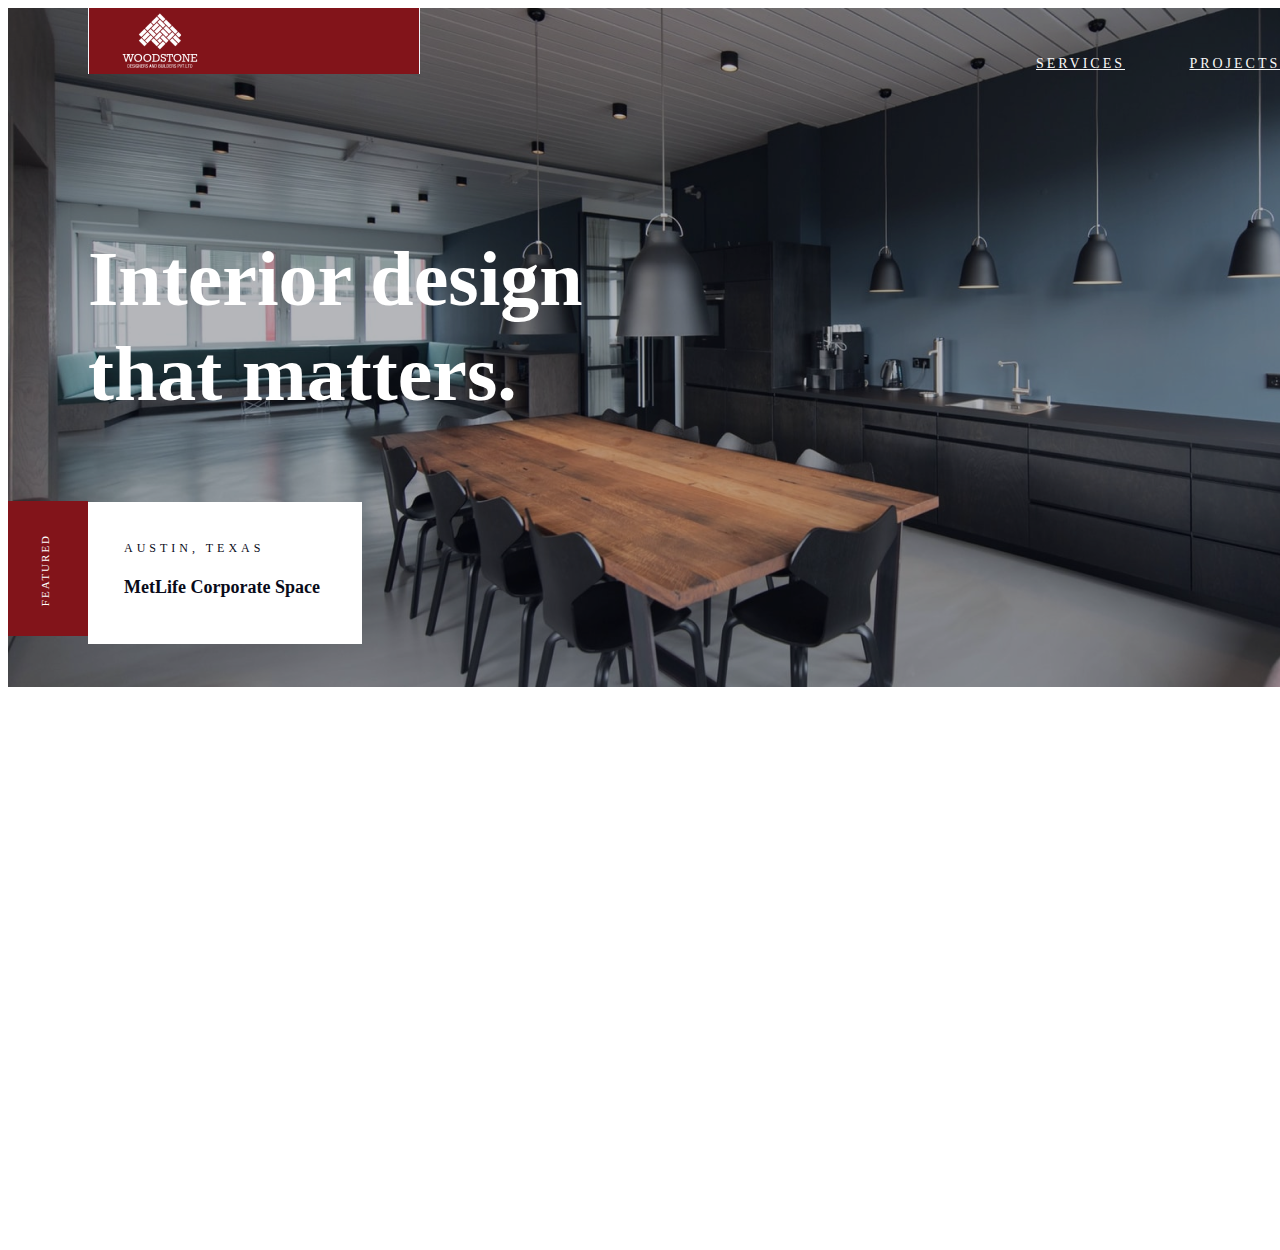
==== Design/design.html @ 2ab239e6 "first commit" ====
<!DOCTYPE html>
<html lang="en">

<head>
    <title>Construction</title>
    <link rel="stylesheet" type="text/css" href="design.css">
</head>

<body>
    <div class="main">
        <div class="img">
            <img class="pic" src="/assets/div.hero-background-image.png">
            <div class="img1">
                <div class="navbar">
                    <div class="navbar1">
                        <img src="/assets/logo 2 2.png">
                    </div>
                </div>
                <div class="nav">
                    <a style="color: #f8f8f8;" href="service">Services</a>
                    <a style="color: #f8f8f8;" href="projects">Projects</a>
                    <a style="color: #f8f8f8;" href="contact">Contact</a>
                </div>
                <div class="txt">
                    <p style="color: #f8f8f8;">INSIDE INNOVATION</p>
                </div>

            </div>
            <div class="arrow">
                <img src="/assets/arrow.png">
            </div>
            <div class="bottom-element">
                <div
                    style="width: 80px; height: 50px; padding: 39.94px 0px 40.14px 0px; padding-bottom: 45px; background: #82141A; flex-direction: column; justify-content: center; align-items: center; display: inline-flex;">
                    <div
                        style="width: 77.92px; height: 15px; transform: rotate(-90deg); transform-origin: 0 0; color: white; font-size: 11px; font-family: Open Sans; font-weight: 400; text-transform: uppercase; line-height: 20px; letter-spacing: 2px; word-wrap: break-word; margin-bottom: -6.3rem; margin-left: 3.3rem;">
                        Featured</div>
                </div>
            </div>
            <div class="Metlife">

                <div
                    style="width: 342.61px; align-self: stretch; padding-top: 2px; padding-bottom: 2px; padding-right: 122.68px; flex-direction: column; justify-content: center; align-items: flex-start; gap: 22px; display: inline-flex; margin-bottom: 3rem;">
                    <div
                        style="width: 141.87px; height: 15px; color: #090B19; font-size: 12px; font-family: Inter; font-weight: 400; text-transform: uppercase; line-height: 20px; letter-spacing: 4px; word-wrap: break-word">
                        Austin, Texas</div>
                    <div
                        style="width: 219.93px; height: 21px; color: #090B19; font-size: 18px; font-family: Inter; font-weight: 700; line-height: 24px; word-wrap: break-word">
                        MetLife Corporate Space</div>
                </div>
            </div>
            <div class="int">
                <div
                    style="flex: 1 1 0; height: 187.19px; padding-bottom: 0.01px; flex-direction: column; justify-content: center; align-items: flex-start; display: inline-flex">
                    <div
                        style="align-self: stretch; flex: 1 1 0; justify-content: center; align-items: center; display: inline-flex">
                        <div
                            style="width: 500px; height: 95px; color: white; font-size: 78px; font-family: Inter; font-weight: 600; line-height: 93.60px; word-wrap: break-word; margin-left: 10rem;">
                            Interior design</div>
                    </div>
                    <div
                        style="align-self: stretch; flex: 1 1 0; padding-right: 49.25px; justify-content: flex-start; align-items: center; display: inline-flex;margin-top: 5rem;">
                        <div
                            style="width: 441.56px; height: 95px; color: white; font-size: 78px; font-family: Inter; font-weight: 600; line-height: 93.60px; word-wrap: break-word; margin-top: -5rem; margin-left: 10rem;">
                            that matters.</div>
                    </div>
                </div>
            </div>

        </div>
    </div>
</body>

</html>
---- Design/design.css ----
.img1 {
    padding: auto;
    position: relative;
    width: 100%;
    height: 559px;
    flex-shrink: 0;
    display: flex;
    justify-content: center;
    align-items: center;
}

.navbar {
    position: absolute;
    list-style-type: none;
    margin: 0;
    padding: 0;
    overflow: hidden;
    background-color: #dddddd;
    background: #82141A;
    width: auto;
    height: 4rem;
    flex-shrink: 0;
    display: flex;
    padding: 1px 0px 1px;
    justify-content: center;
    align-items: center;
    border-right: 1px solid #F3F6FC;
    border-left: 1px solid #F3F6FC;
    left: 5rem;
    margin-bottom: 116.2rem;
}

.navbar1 {
    height: 4.5rem;
    width: 350px;
    flex-shrink: 0;
    margin-bottom: 1rem;
    margin-right: -20px;
}

.navbar2 {
    display: flex;
    width: 1px;
    padding: 0px 27px;
    justify-content: center;
    align-items: center;
    border-left: 1px solid #F3F6FC;
    height: 100%;
}

.navbar3 {
    list-style-type: none;
    margin: 0;
    padding: 0;
    overflow: hidden;
    background-color: #dddddd;
    width: auto;
    right: 50px;
}

.nav {
    position: absolute;
    display: inline-flex;
    width: 466.02px;
    height: 74px;
    padding-left: 32.33px;
    padding-right: 35.84px;
    justify-content: center;
    align-items: flex-start;
    gap: 64.38px;
    margin-bottom: 110rem;
    left: 30rem;
    margin-left: 30rem;
    color: #FFF;
    font-family: Inter;
    font-size: 14px;
    font-style: normal;
    font-weight: 400;
    line-height: 20px;
    letter-spacing: 3px;
    text-transform: uppercase
}

.txt {
    margin-bottom: 100rem;
    margin-right: 106rem;
    display: flex;
    color: #FFF;
    font-family: Inter;
    font-size: 11px;
    font-style: normal;
    font-weight: 400px;
    line-height: 20px;
    letter-spacing: 4px;
    text-transform: uppercase;
}

.txt1 {
    width: 24px;
    height: 24px;
    flex-shrink: 0;
    text-align: center;
    color: #f8f8f8;
}

.arrow {
    width: 60px; 
    height: 60px;
    border-radius: 50%; 
    display: flex;
    align-items: center; 
    justify-content: center;
    margin: -970px auto 0;
    margin-right: -100px;
    position: relative; 

    
}

.arrow img {
    width: 30px;
    height: 30px;
}

.arrow::before {
    content: "";
    position: absolute;
    width: 4rem;
    height: 4rem;
    background-color: transparent; 
    border-radius: 40rem; 
    z-index: 1;
    border: 1px solid #FFF; 
}

.bottom-element {
    position: absolute;
    bottom: 0;
    left: 0;
    right: 1;
    text-align: center; 
    z-index: 1;
    margin-left: 0.5rem; 
    margin-bottom: 16.5rem;
}

.Metlife {
    width: 150px; 
    height: 96.5px;
    padding-top: 40.9px; 
    padding-bottom: 5px; 
    padding-left: 36px; 
    padding-right: 88px;
    background: white;
    justify-content: flex-start; 
    align-items: center; 
    display: inline-flex;
    margin-left: 5rem;
    margin-bottom: 16rem;
    position: absolute;
    bottom: 0;
}

.int {
    position: absolute;
    width: 500px; 
    height: 277.19px; 
    padding-bottom: 90px; 
    justify-content: center; 
    align-items: center; 
    display: inline-flex;
    margin-top: -9.5rem;
}
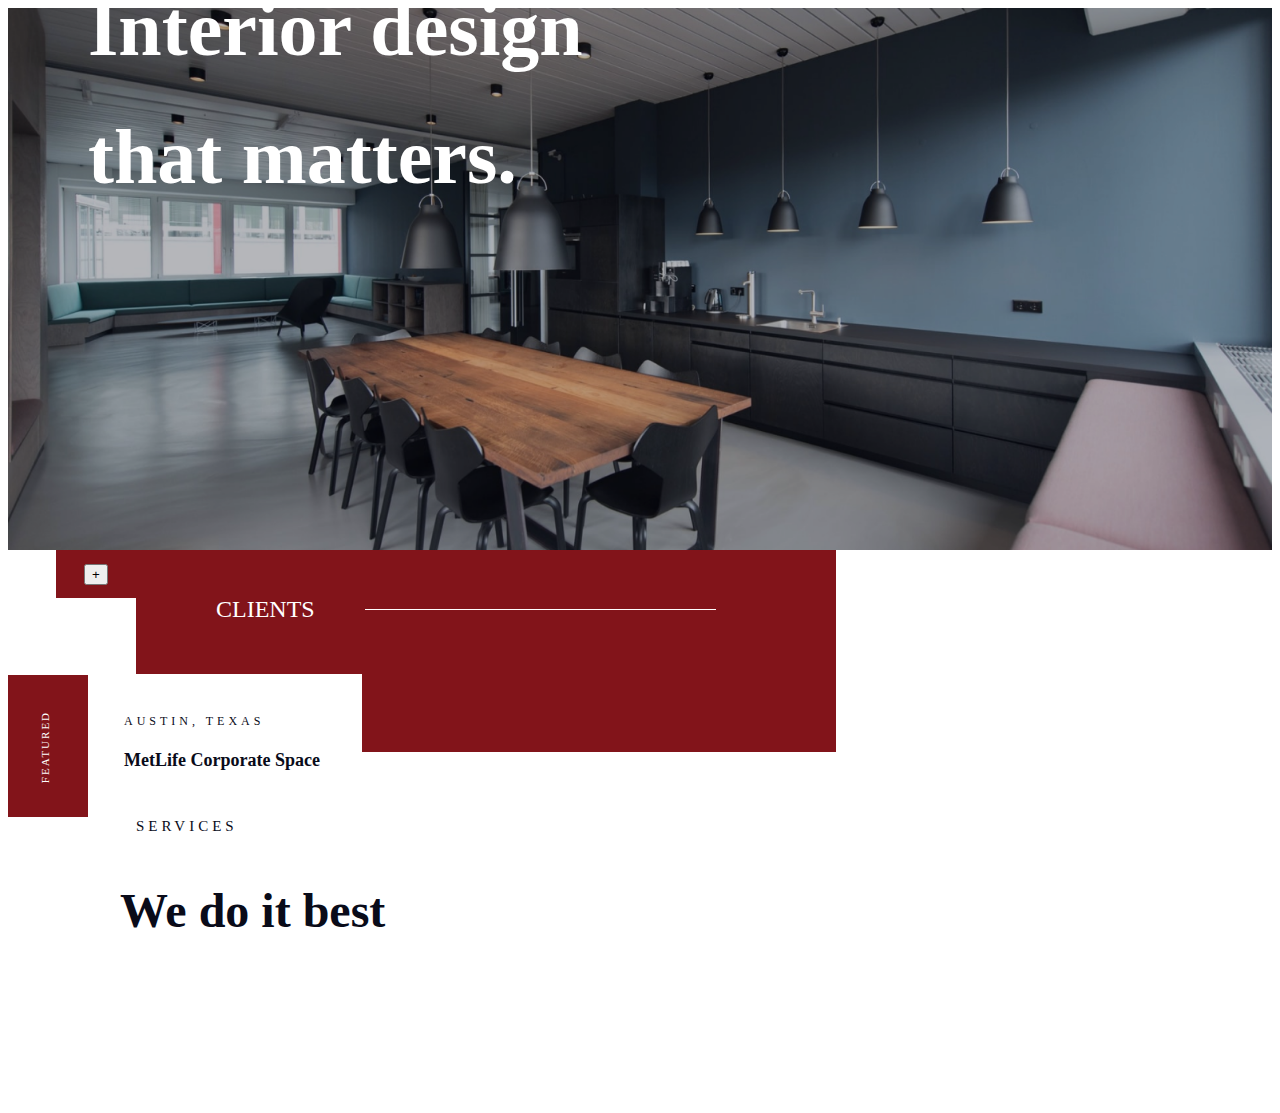
==== commit 15b431c6: "client section" ====
--- a/Design/design.html
+++ b/Design/design.html
@@ -2,8 +2,9 @@
 <html lang="en">
 
 <head>
-    <title>Construction</title>
+    <title>Wood Stone</title>
     <link rel="stylesheet" type="text/css" href="design.css">
+    <meta name='viewport' content='width=device-width, initial-scale=1'>
 </head>
 
 <body>
@@ -31,7 +32,7 @@
             </div>
             <div class="bottom-element">
                 <div
-                    style="width: 80px; height: 50px; padding: 39.94px 0px 40.14px 0px; padding-bottom: 45px; background: #82141A; flex-direction: column; justify-content: center; align-items: center; display: inline-flex;">
+                    style="width: 80px; height: 57px; padding: 39.94px 0px 40.14px 0px; padding-bottom: 45px; background: #82141A; flex-direction: column; justify-content: center; align-items: center; display: inline-flex;">
                     <div
                         style="width: 77.92px; height: 15px; transform: rotate(-90deg); transform-origin: 0 0; color: white; font-size: 11px; font-family: Open Sans; font-weight: 400; text-transform: uppercase; line-height: 20px; letter-spacing: 2px; word-wrap: break-word; margin-bottom: -6.3rem; margin-left: 3.3rem;">
                         Featured</div>
@@ -59,15 +60,37 @@
                             Interior design</div>
                     </div>
                     <div
-                        style="align-self: stretch; flex: 1 1 0; padding-right: 49.25px; justify-content: flex-start; align-items: center; display: inline-flex;margin-top: 5rem;">
+                        style="align-self: stretch; flex: 1 1 0; padding-right: 49.25px; justify-content: flex-start; align-items: center; display: inline-flex;margin-top: 20rem;">
                         <div
-                            style="width: 441.56px; height: 95px; color: white; font-size: 78px; font-family: Inter; font-weight: 600; line-height: 93.60px; word-wrap: break-word; margin-top: -5rem; margin-left: 10rem;">
+                            style="width: 441.56px; height: 95px; color: white; font-size: 78px; font-family: Inter; font-weight: 600; line-height: 93.60px; word-wrap: break-word; margin-top: -30rem; margin-left: 10rem;">
                             that matters.</div>
                     </div>
                 </div>
             </div>
 
         </div>
+
+    </div>
+    <div class="button">
+        <button>+</button>
+    </div>
+    <div class="clients">
+        <div class="colorclient">
+            <p>CLIENTS</p>
+            <div style="width: 625.77px; height: 1px; background: white"></div>
+        </div>
+    </div>
+    <div
+        style="width: 89.14px; height: 20px; padding-right: 3.14px; justify-content: flex-start; align-items: flex-start; display: inline-flex;">
+        <div
+            style="color: #090B19; font-size: 15px; font-family: Inter; font-weight: 400; text-transform: uppercase; line-height: 20px; letter-spacing: 4px; word-wrap: break-word; margin-left: 8rem; margin-top: 4rem;">
+            Services</div>
+    </div>
+    <div class="wedo">
+        <div>We do it best</div>
+        <div style="width: 206px; height: 54px;  padding-right: 50px; background: #82141A; border-radius: 100px; overflow: hidden; justify-content: center; align-items: center; margin-bottom: 5rem; margin-left: 90rem;">
+            <div style="width: 148px; height: 15px; text-align: center; color: white; font-size: 11px; font-family: Open Sans; font-weight: 400; text-transform: uppercase; line-height: 20px; letter-spacing: 3px; word-wrap: break-word; margin-top: 0.5rem; margin-left:3rem;">View all services</div>
+          </div>
     </div>
 </body>
 
--- a/Design/design.css
+++ b/Design/design.css
@@ -1,3 +1,7 @@
+.pic {
+    width: 100%;
+}
+
 .img1 {
     padding: auto;
     position: relative;
@@ -18,7 +22,7 @@
     background-color: #dddddd;
     background: #82141A;
     width: auto;
-    height: 4rem;
+    height: 5rem;
     flex-shrink: 0;
     display: flex;
     padding: 1px 0px 1px;
@@ -27,11 +31,11 @@
     border-right: 1px solid #F3F6FC;
     border-left: 1px solid #F3F6FC;
     left: 5rem;
-    margin-bottom: 116.2rem;
+    margin-bottom: 137.8rem;
 }
 
 .navbar1 {
-    height: 4.5rem;
+    height: 5rem;
     width: 350px;
     flex-shrink: 0;
     margin-bottom: 1rem;
@@ -68,12 +72,12 @@
     justify-content: center;
     align-items: flex-start;
     gap: 64.38px;
-    margin-bottom: 110rem;
+    margin-bottom: 135rem;
     left: 30rem;
-    margin-left: 30rem;
+    margin-left: 55rem;
     color: #FFF;
     font-family: Inter;
-    font-size: 14px;
+    font-size: 20px;
     font-style: normal;
     font-weight: 400;
     line-height: 20px;
@@ -82,8 +86,8 @@
 }
 
 .txt {
-    margin-bottom: 100rem;
-    margin-right: 106rem;
+    margin-bottom: 120rem;
+    margin-right: 104rem;
     display: flex;
     color: #FFF;
     font-family: Inter;
@@ -104,17 +108,17 @@
 }
 
 .arrow {
-    width: 60px; 
+    width: 60px;
     height: 60px;
-    border-radius: 50%; 
-    display: flex;
-    align-items: center; 
+    border-radius: 50%;
+    display: flex;
+    align-items: center;
     justify-content: center;
     margin: -970px auto 0;
     margin-right: -100px;
-    position: relative; 
-
-    
+    position: relative;
+
+
 }
 
 .arrow img {
@@ -127,10 +131,10 @@
     position: absolute;
     width: 4rem;
     height: 4rem;
-    background-color: transparent; 
-    border-radius: 40rem; 
+    background-color: transparent;
+    border-radius: 40rem;
     z-index: 1;
-    border: 1px solid #FFF; 
+    border: 1px solid #FFF;
 }
 
 .bottom-element {
@@ -138,36 +142,99 @@
     bottom: 0;
     left: 0;
     right: 1;
-    text-align: center; 
+    text-align: center;
     z-index: 1;
-    margin-left: 0.5rem; 
-    margin-bottom: 16.5rem;
+    margin-left: 0.5rem;
+    margin-bottom: 5.2rem;
 }
 
 .Metlife {
-    width: 150px; 
+    width: 150px;
     height: 96.5px;
-    padding-top: 40.9px; 
-    padding-bottom: 5px; 
-    padding-left: 36px; 
+    padding-top: 40.9px;
+    padding-bottom: 5px;
+    padding-left: 36px;
     padding-right: 88px;
     background: white;
-    justify-content: flex-start; 
-    align-items: center; 
+    justify-content: flex-start;
+    align-items: center;
     display: inline-flex;
     margin-left: 5rem;
-    margin-bottom: 16rem;
+    margin-bottom: 5.2rem;
     position: absolute;
     bottom: 0;
 }
 
 .int {
     position: absolute;
-    width: 500px; 
-    height: 277.19px; 
-    padding-bottom: 90px; 
-    justify-content: center; 
-    align-items: center; 
+    width: 500px;
+    height: 277.19px;
+    padding-bottom: 100px;
+    justify-content: center;
+    align-items: center;
     display: inline-flex;
     margin-top: -9.5rem;
+}
+
+.button {
+    display: flex;
+    margin-top: 21.7rem;
+    margin-left: 3rem;
+    width: 5rem;
+    height: 3rem;
+    justify-content: center;
+    align-items: center;
+    flex-shrink: 0;
+    background-color: #82141A;
+}
+
+.button button {
+    padding: 2x;
+}
+
+.clients {
+    background-color: #82141A;
+    width: 700px;
+    height: 218px;
+    margin-top: -4rem;
+    margin-left: 8rem;
+}
+
+.colorclient {
+    color: #FFF;
+    display: flex;
+    height: 150px;
+    width: 500px;
+    margin-right: 30rem;
+    align-items: center;
+    gap: 50px;
+    margin-left: 5rem;
+    font-size: 1.5rem;
+
+}
+
+.wedo {
+    width: 297.09px;
+    height: 55.19px;
+    justify-content: center;
+    align-items: center;
+    color: #090B19;
+    font-size: 48px;
+    font-family: Inter;
+    font-weight: 600;
+    line-height: 55.20px;
+    word-wrap: break-word;
+    margin-top: 3rem;
+    margin-left: 7rem;
+}
+
+.view {
+    width: 150px; 
+    height: 54px; 
+    padding-left: 30px; 
+    padding-right: 30px; 
+    background: #82141A; 
+    border-radius: 100px;
+    margin-left: 90rem; 
+    margin-bottom: 15rem;
 }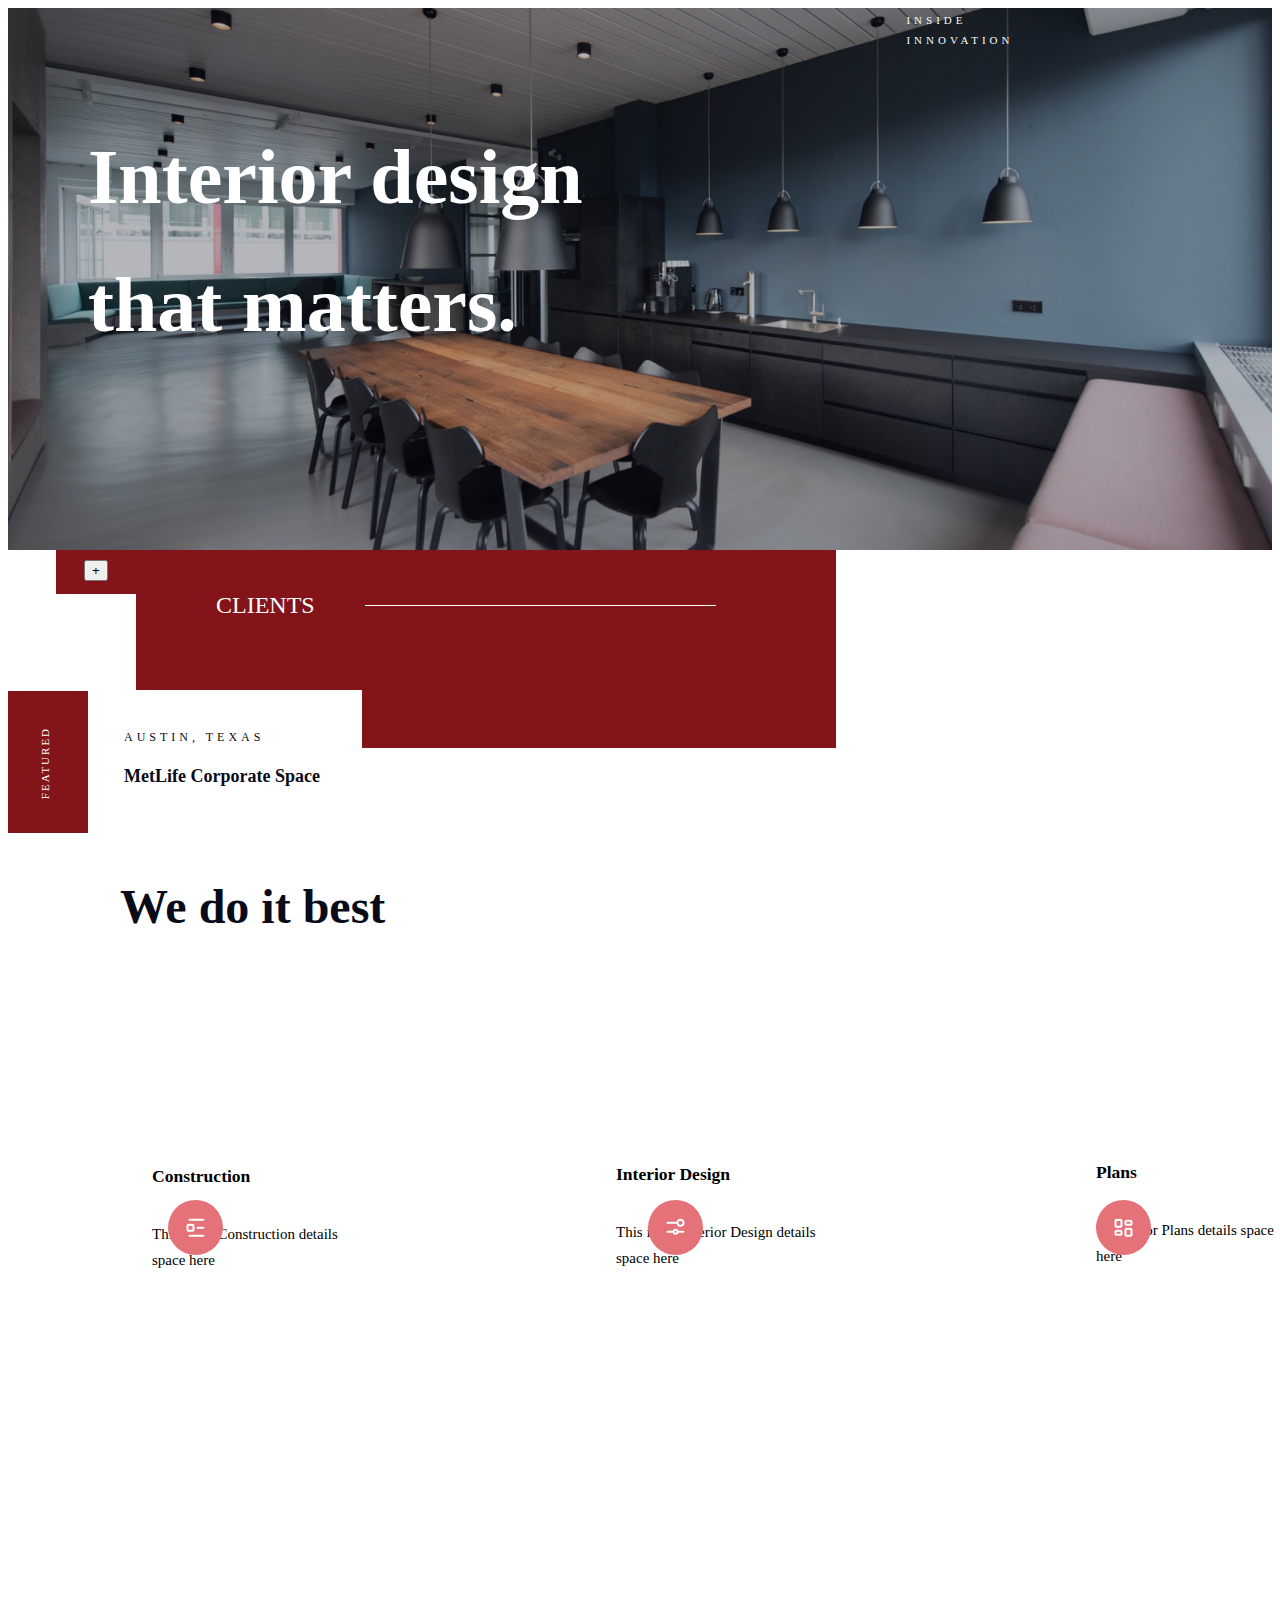
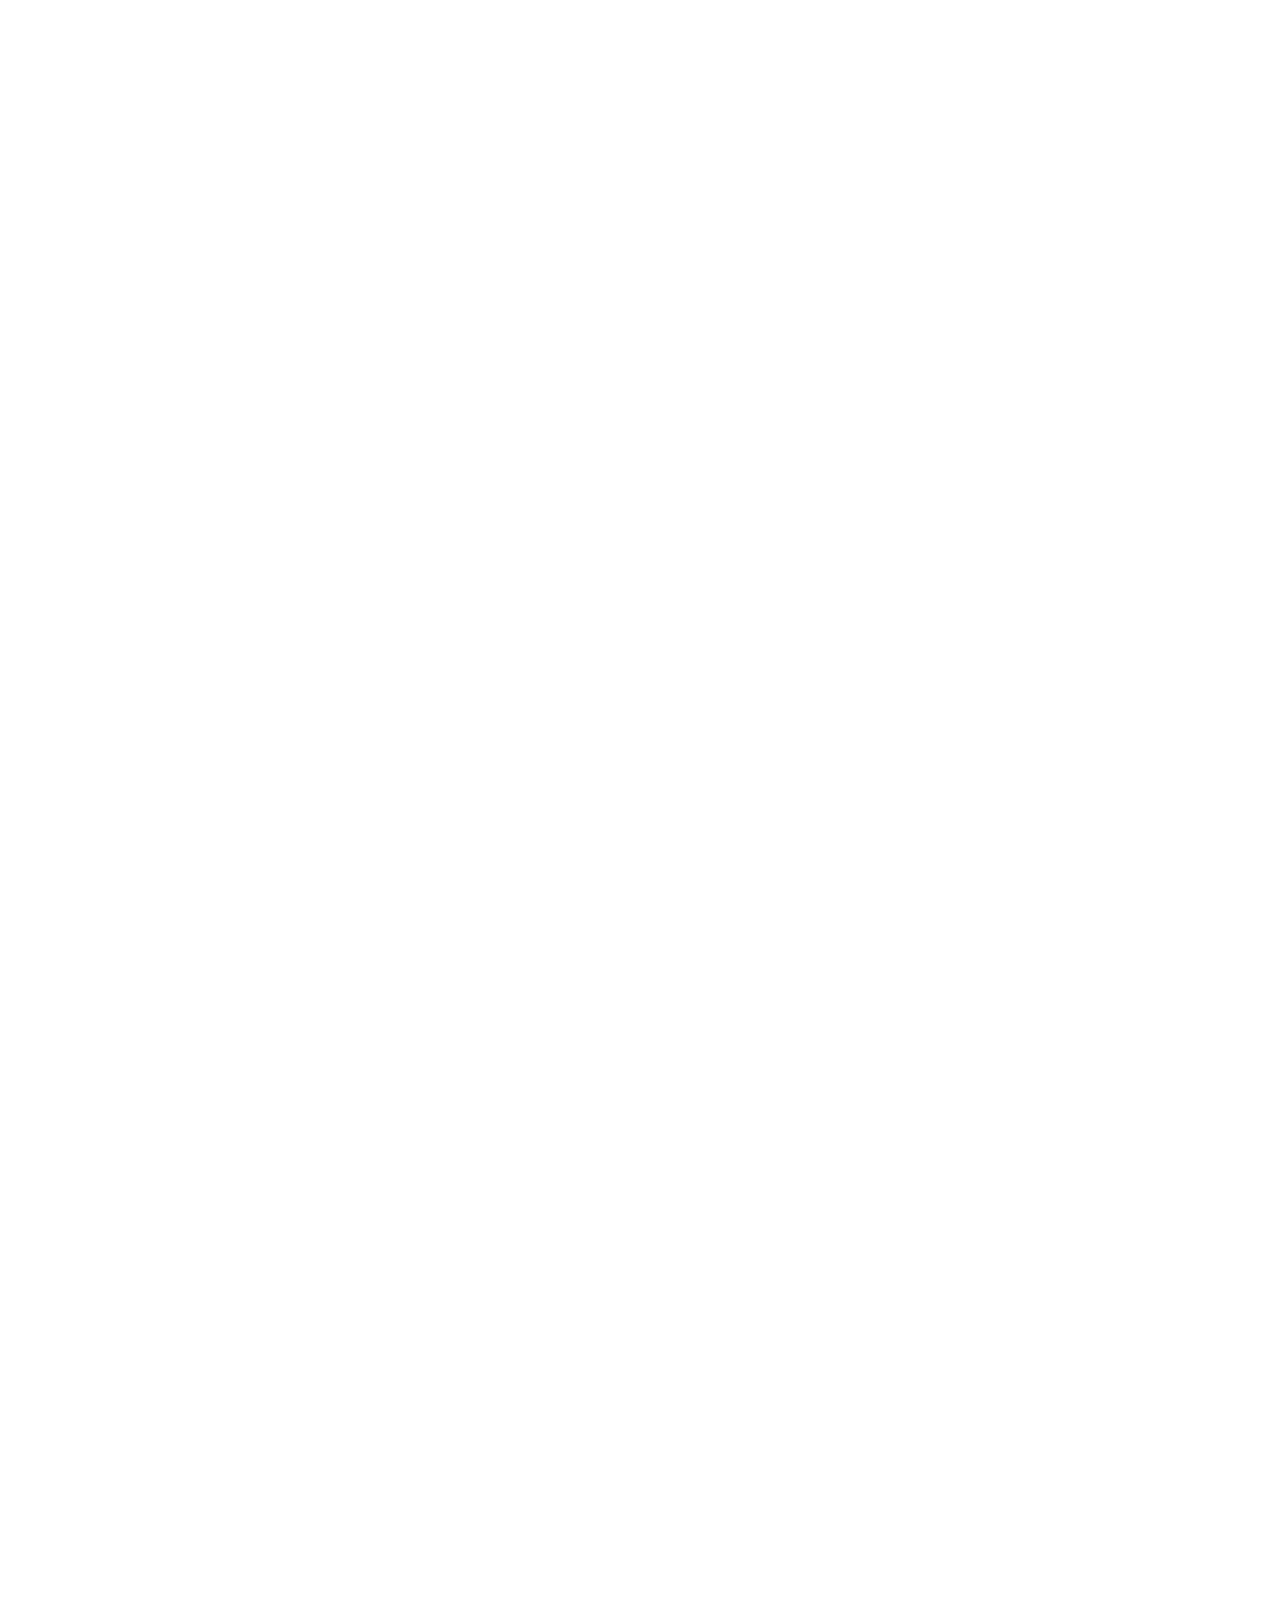
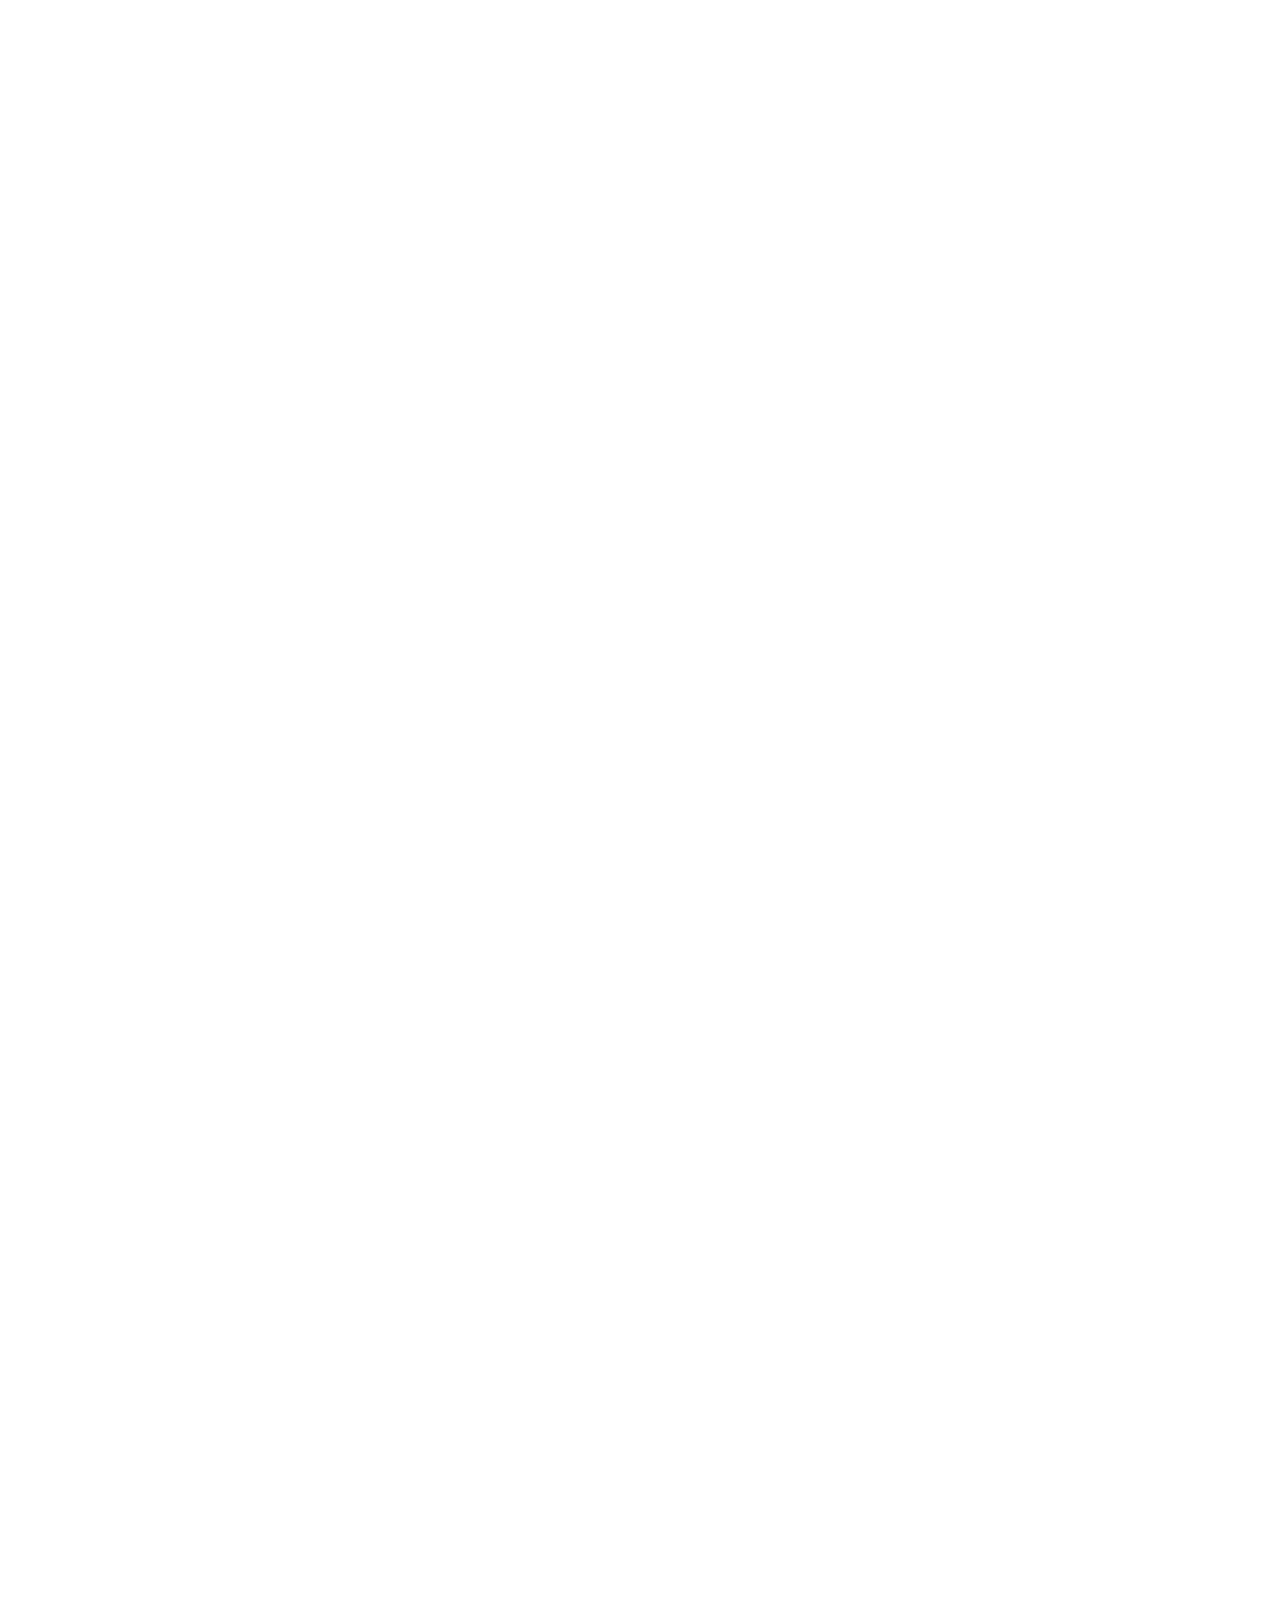
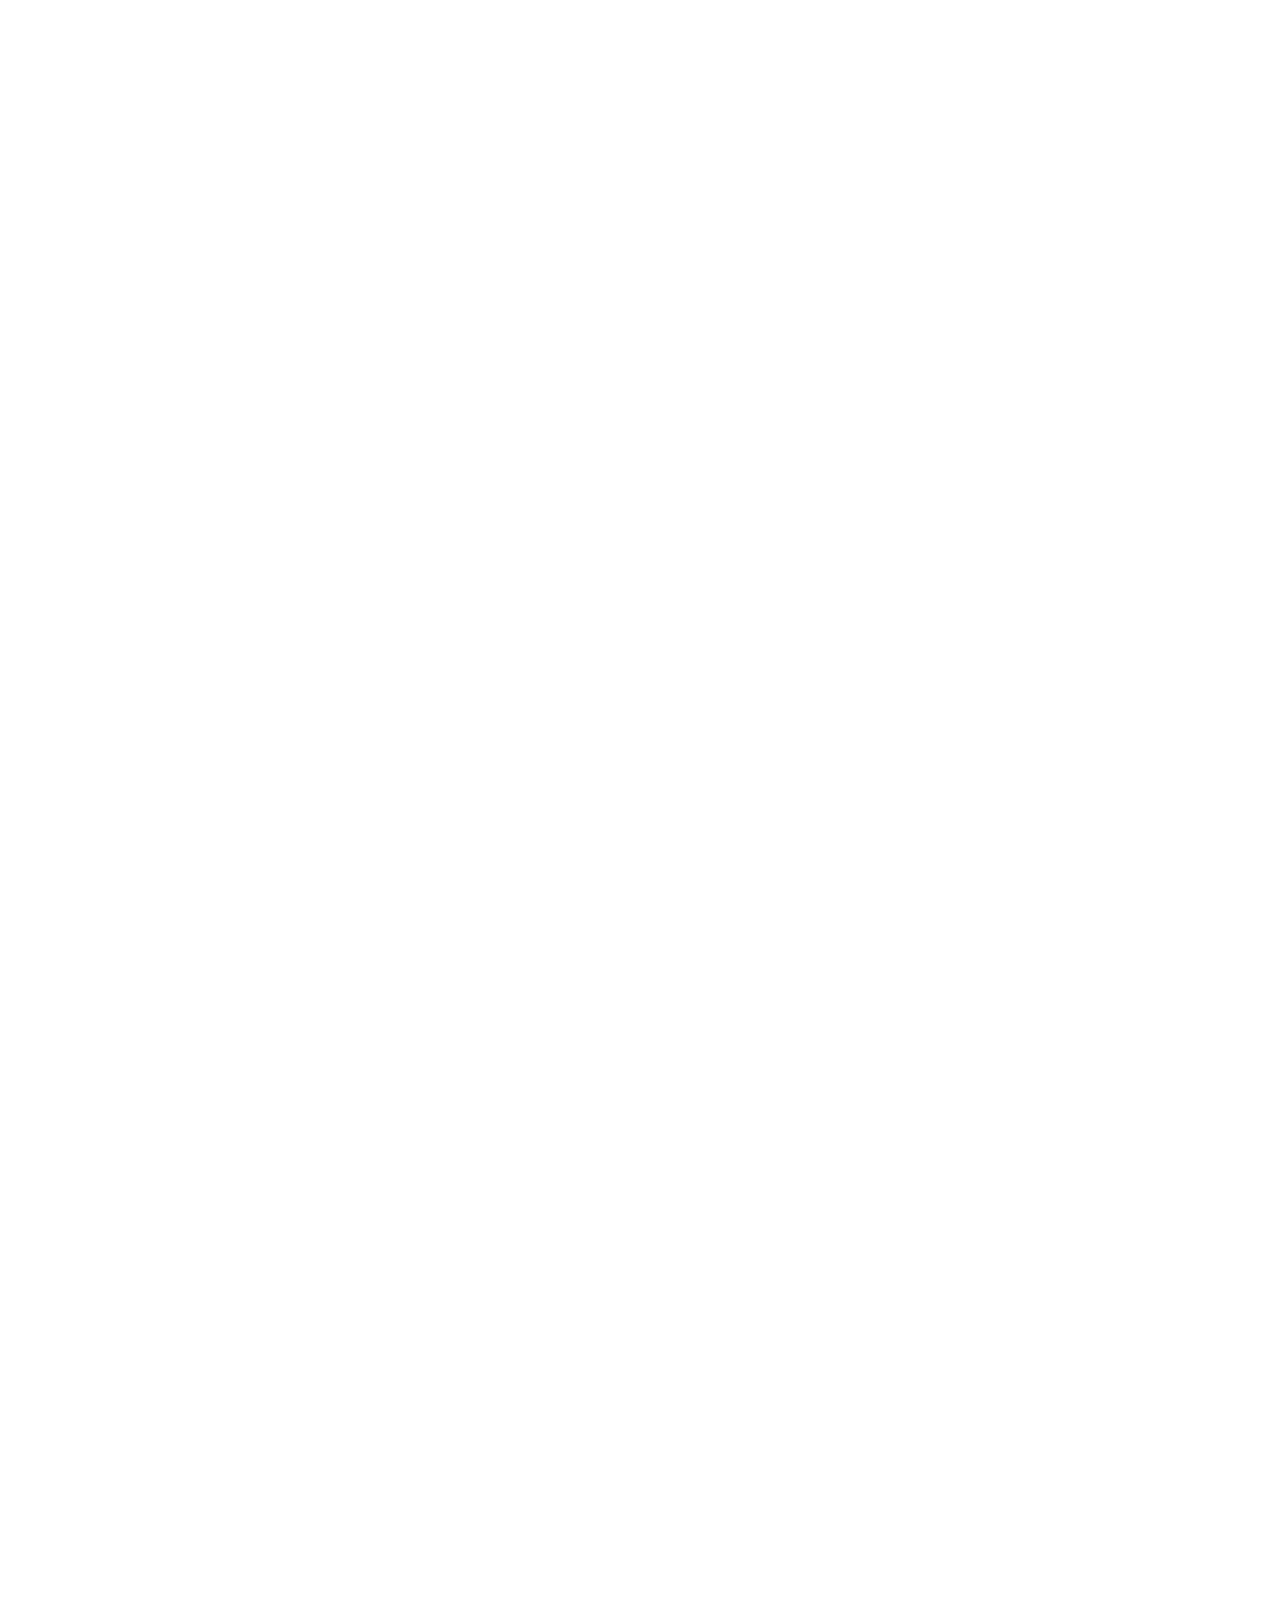
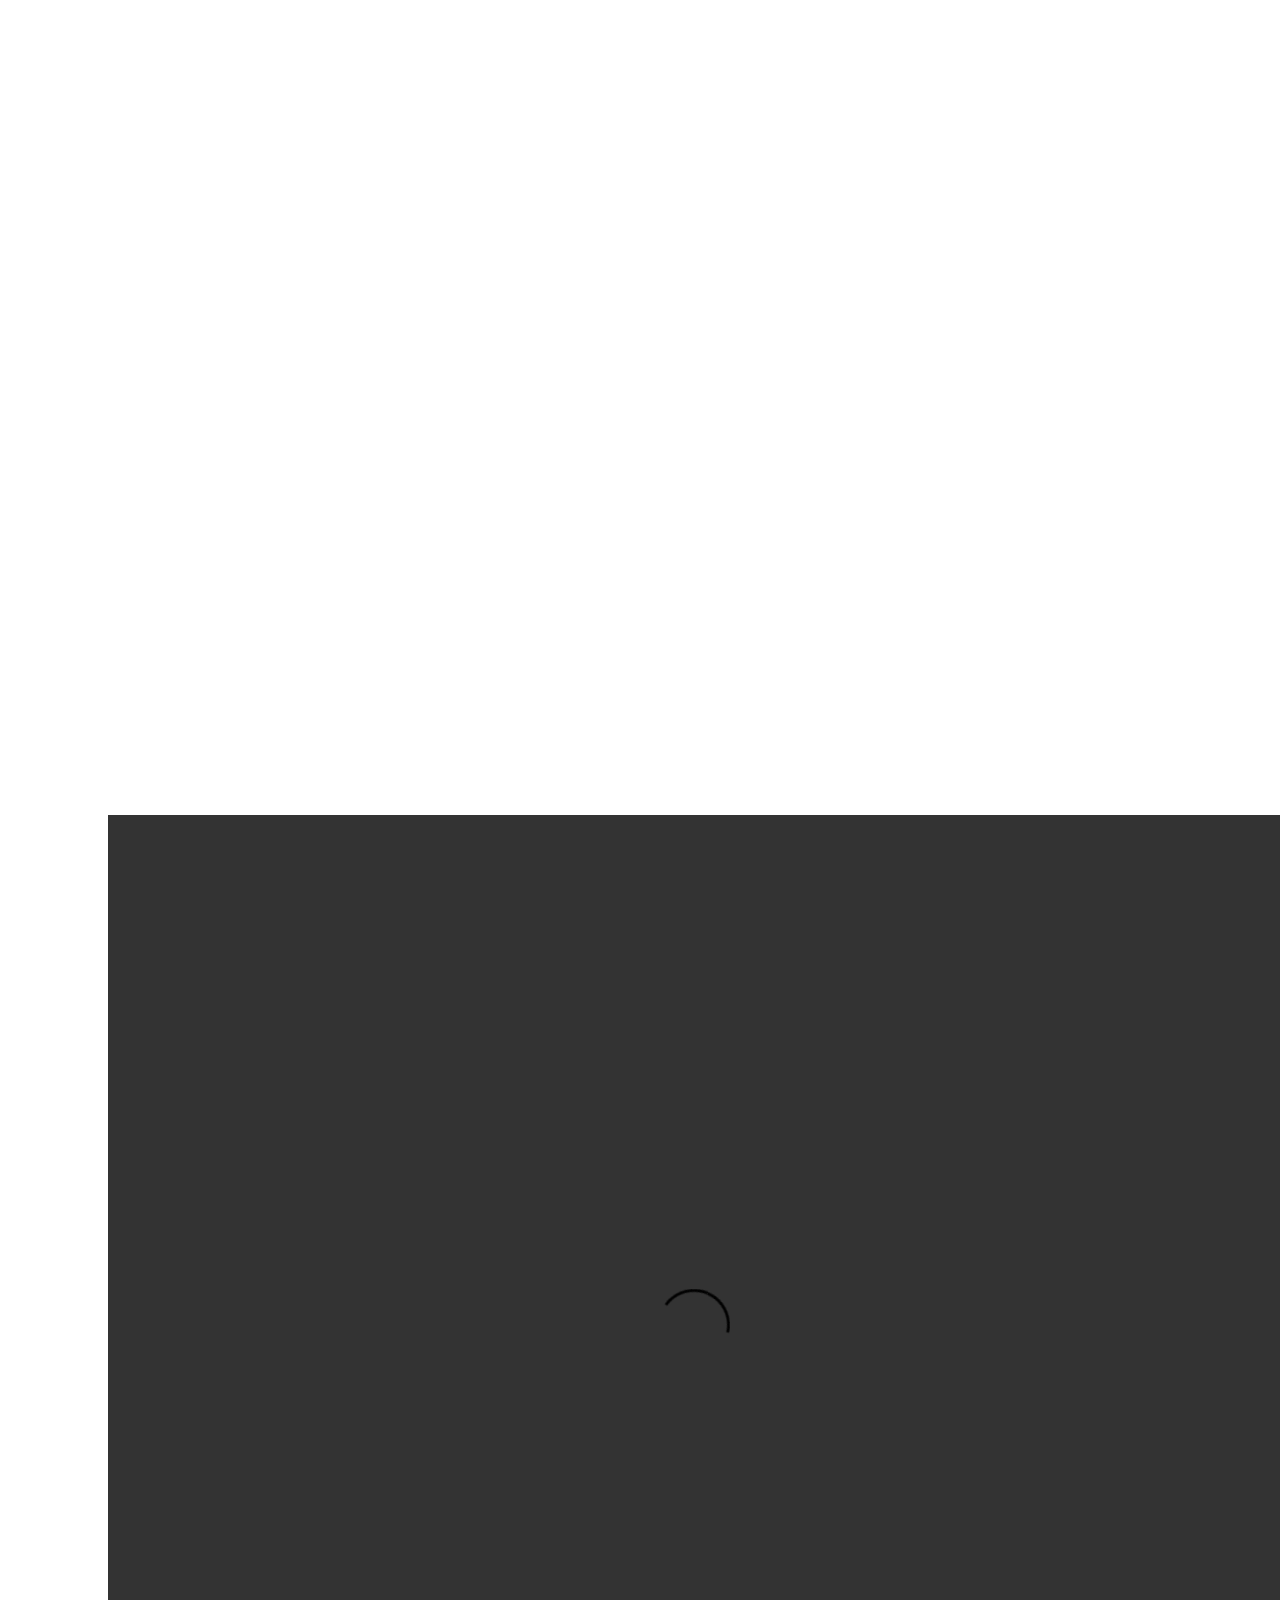
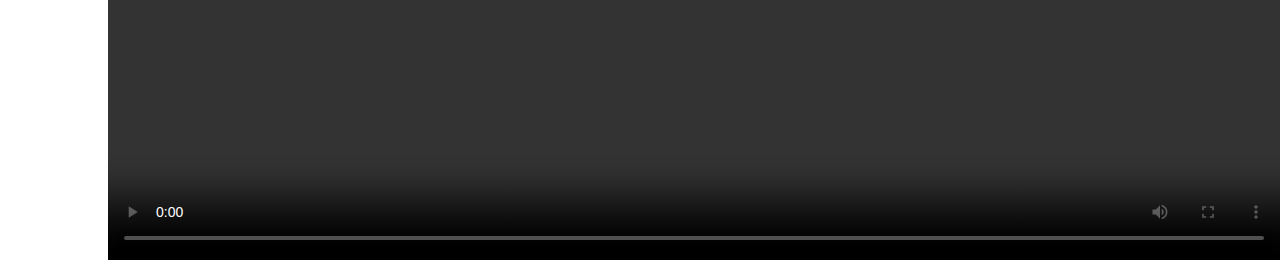
==== commit ab65cd36: "add video" ====
--- a/Design/design.html
+++ b/Design/design.html
@@ -5,6 +5,21 @@
     <title>Wood Stone</title>
     <link rel="stylesheet" type="text/css" href="design.css">
     <meta name='viewport' content='width=device-width, initial-scale=1'>
+    <style>
+        video {
+            width: 100%;
+            height: 100%;
+           
+            display: flex;
+            flex-wrap: wrap;
+            width: 100%;
+            height: 1044.75px;
+            padding: 0px 100px;
+            justify-content: center;
+            align-items: center;
+            flex-shrink: 0;
+        }
+    </style>
 </head>
 
 <body>
@@ -70,27 +85,78 @@
 
         </div>
 
-    </div>
-    <div class="button">
-        <button>+</button>
-    </div>
-    <div class="clients">
-        <div class="colorclient">
-            <p>CLIENTS</p>
-            <div style="width: 625.77px; height: 1px; background: white"></div>
+        <div class="class1">
+            <div class="button">
+                <button>+</button>
+            </div>
+            <div class="clients">
+                <div class="colorclient">
+                    <p>CLIENTS</p>
+                    <div style="width: 625.77px; height: 1px; background: white"></div>
+                </div>
+            </div>
+            <div
+                style="width: 89.14px; height: 20px; padding-right: 3.14px; justify-content: flex-start; align-items: flex-start; display: inline-flex;">
+                <div
+                    style="color: #090B19; font-size: 15px; font-family: Inter; font-weight: 400; text-transform: uppercase; line-height: 20px; letter-spacing: 4px; word-wrap: break-word; margin-left: 8rem; margin-top: 4rem;">
+                    Services</div>
+            </div>
+            <div class="wedo">
+                <div>We do it best</div>
+                <div
+                    style="width: 206px; height: 54px;  padding-right: 50px; background: #82141A; border-radius: 100px; overflow: hidden; justify-content: center; align-items: center; margin-top: -3rem; margin-left: 90rem;">
+                    <div
+                        style="width: 148px; height: 15px; text-align: center; color: white; font-size: 11px; font-family: Open Sans; font-weight: 400; text-transform: uppercase; line-height: 20px; letter-spacing: 3px; word-wrap: break-word; margin-top: 0.5rem; margin-left:3rem;">
+                        View all services</div>
+                </div>
+            </div>
+            <div>
+                <div class="icon1">
+                    <img src="/assets/pic4.png">
+                </div>
+                <div class="icon2">
+                    <img src="/assets/pic3.png">
+                </div>
+                <div class="icon3">
+                    <img src="/assets/pic2.png">
+                </div>
+                <div class="icon4">
+                    <img src="/assets/pic1.png">
+                </div>
+            </div>
+
+            <div>
+                <div class="icontext1">
+                    <h3>Construction</h3>
+                    <p>This is for Construction details space here</p>
+                </div>
+            </div>
+            <div class="icontext2">
+                <div class="icontext2">
+                    <h3>Interior Design</h3>
+                    <p>This is for Interior Design details space here</p>
+                </div>
+            </div>
+            <div class="icontext3">
+                <div class="icontext3">
+                    <h3>Plans</h3>
+                    <p>This is for Plans details space here</p>
+                </div>
+            </div>
+            <div class="icontext4">
+                <div class="icontext4">
+                    <h3>Real Estates</h3>
+                    <p>This is for Real Estates details space here</p>
+                </div>
+            </div>
         </div>
-    </div>
-    <div
-        style="width: 89.14px; height: 20px; padding-right: 3.14px; justify-content: flex-start; align-items: flex-start; display: inline-flex;">
-        <div
-            style="color: #090B19; font-size: 15px; font-family: Inter; font-weight: 400; text-transform: uppercase; line-height: 20px; letter-spacing: 4px; word-wrap: break-word; margin-left: 8rem; margin-top: 4rem;">
-            Services</div>
-    </div>
-    <div class="wedo">
-        <div>We do it best</div>
-        <div style="width: 206px; height: 54px;  padding-right: 50px; background: #82141A; border-radius: 100px; overflow: hidden; justify-content: center; align-items: center; margin-bottom: 5rem; margin-left: 90rem;">
-            <div style="width: 148px; height: 15px; text-align: center; color: white; font-size: 11px; font-family: Open Sans; font-weight: 400; text-transform: uppercase; line-height: 20px; letter-spacing: 3px; word-wrap: break-word; margin-top: 0.5rem; margin-left:3rem;">View all services</div>
-          </div>
+        <div class="video">
+            <video width="400" controls>
+                <source src="mov_bbb.mp4" type="video/mp4">
+                <source src="mov_bbb.ogg" type="video/ogg">
+                Your browser does not support HTML5 video.
+            </video>
+        </div>
     </div>
 </body>
 
--- a/Design/design.css
+++ b/Design/design.css
@@ -1,4 +1,5 @@
 .pic {
+    display: flex;
     width: 100%;
 }
 
@@ -39,7 +40,7 @@
     width: 350px;
     flex-shrink: 0;
     margin-bottom: 1rem;
-    margin-right: -20px;
+    margin-right: 20px;
 }
 
 .navbar2 {
@@ -63,16 +64,16 @@
 }
 
 .nav {
-    position: absolute;
-    display: inline-flex;
+    /* position: absolute; */
+    /* display: inline-/flex; */
     width: 466.02px;
     height: 74px;
     padding-left: 32.33px;
     padding-right: 35.84px;
     justify-content: center;
     align-items: flex-start;
-    gap: 64.38px;
-    margin-bottom: 135rem;
+    gap: 64px;
+    margin-bottom: 150rem;
     left: 30rem;
     margin-left: 55rem;
     color: #FFF;
@@ -82,12 +83,13 @@
     font-weight: 400;
     line-height: 20px;
     letter-spacing: 3px;
-    text-transform: uppercase
+
+    /* text-transform: uppercase; */
 }
 
 .txt {
-    margin-bottom: 120rem;
-    margin-right: 104rem;
+    margin-bottom: 100rem;
+    margin-right: 25rem;
     display: flex;
     color: #FFF;
     font-family: Inter;
@@ -145,7 +147,7 @@
     text-align: center;
     z-index: 1;
     margin-left: 0.5rem;
-    margin-bottom: 5.2rem;
+    margin-bottom: 4.2rem;
 }
 
 .Metlife {
@@ -160,7 +162,7 @@
     align-items: center;
     display: inline-flex;
     margin-left: 5rem;
-    margin-bottom: 5.2rem;
+    margin-bottom: 4.2rem;
     position: absolute;
     bottom: 0;
 }
@@ -173,7 +175,7 @@
     justify-content: center;
     align-items: center;
     display: inline-flex;
-    margin-top: -9.5rem;
+    /* margin-top: -9.5rem; */
 }
 
 .button {
@@ -229,12 +231,154 @@
 }
 
 .view {
-    width: 150px; 
-    height: 54px; 
-    padding-left: 30px; 
-    padding-right: 30px; 
-    background: #82141A; 
+    width: 150px;
+    height: 54px;
+    padding-left: 30px;
+    padding-right: 30px;
+    background: #82141A;
     border-radius: 100px;
-    margin-left: 90rem; 
+    margin-left: 90rem;
     margin-bottom: 15rem;
-}+}
+
+.icon1 {
+    position: absolute;
+    top: 0;
+    width: 15px;
+    height: 15px;
+    padding: 20px;
+    background: #E47278;
+    border-radius: 60px;
+    justify-content: center;
+    align-items: center;
+    display: inline-flex;
+    margin-top: 75rem;
+    margin-left: 10rem;
+}
+
+.icon2 {
+    position: absolute;
+    top: 0;
+    width: 15px;
+    height: 15px;
+    padding: 20px;
+    background: #E47278;
+    border-radius: 60px;
+    justify-content: center;
+    align-items: center;
+    display: inline-flex;
+    margin-top: 75rem;
+    margin-left: 40rem;
+
+
+}
+
+.icon3 {
+    position: absolute;
+    top: 0;
+    width: 15px;
+    height: 15px;
+    padding: 20px;
+    background: #E47278;
+    border-radius: 60px;
+    justify-content: center;
+    align-items: center;
+    display: inline-flex;
+    margin-top: 75rem;
+    margin-left: 68rem;
+
+}
+
+.icon4 {
+    position: absolute;
+    top: 0;
+    width: 15px;
+    height: 15px;
+    padding: 20px;
+    background: #E47278;
+    border-radius: 60px;
+    justify-content: center;
+    align-items: center;
+    display: inline-flex;
+    margin-top: 75.2rem;
+    margin-left: 98rem;
+
+}
+
+.icontext1 {
+    display: flex;
+    flex-wrap: wrap;
+    width: 200px;
+    height: 150px;
+    flex-direction: column;
+    justify-content: center;
+    flex-shrink: 0;
+    color: rgb(0, 0, 0);
+    font-family: Open Sans;
+    font-size: 15px;
+    font-style: normal;
+    font-weight: 400;
+    line-height: 25.6px;
+    margin-left: 9rem;
+    margin-top: 13rem;
+}
+
+.icontext2 {
+    display: flex;
+    flex-wrap: wrap;
+    width: 200px;
+    height: 150px;
+    flex-direction: column;
+    justify-content: center;
+    flex-shrink: 0;
+    color: rgb(0, 0, 0);
+    font-family: Open Sans;
+    font-size: 15px;
+    font-style: normal;
+    font-weight: 400;
+    line-height: 25.6px;
+    margin-left: 19rem;
+    margin-bottom: 19rem;
+}
+
+.icontext3 {
+    display: flex;
+    flex-wrap: wrap;
+    width: 200px;
+    height: 150px;
+    flex-direction: column;
+    justify-content: center;
+    flex-shrink: 0;
+    color: rgb(0, 0, 0);
+    font-family: Open Sans;
+    font-size: 15px;
+    font-style: normal;
+    font-weight: 400;
+    line-height: 25.6px;
+    margin-left: 34rem;
+    margin-bottom: 76rem;
+}
+
+.icontext4 {
+    display: flex;
+    flex-wrap: wrap;
+    width: 200px;
+    height: 150px;
+    flex-direction: column;
+    justify-content: center;
+    flex-shrink: 0;
+    color: rgb(0, 0, 0);
+    font-family: Open Sans;
+    font-size: 15px;
+    font-style: normal;
+    font-weight: 400;
+    line-height: 25.6px;
+    margin-left: 49rem;
+    margin-bottom: 247rem;
+}
+/* 
+.class1 {
+    margin-right: 500rem;
+    margin-top: 22rem;
+
+} */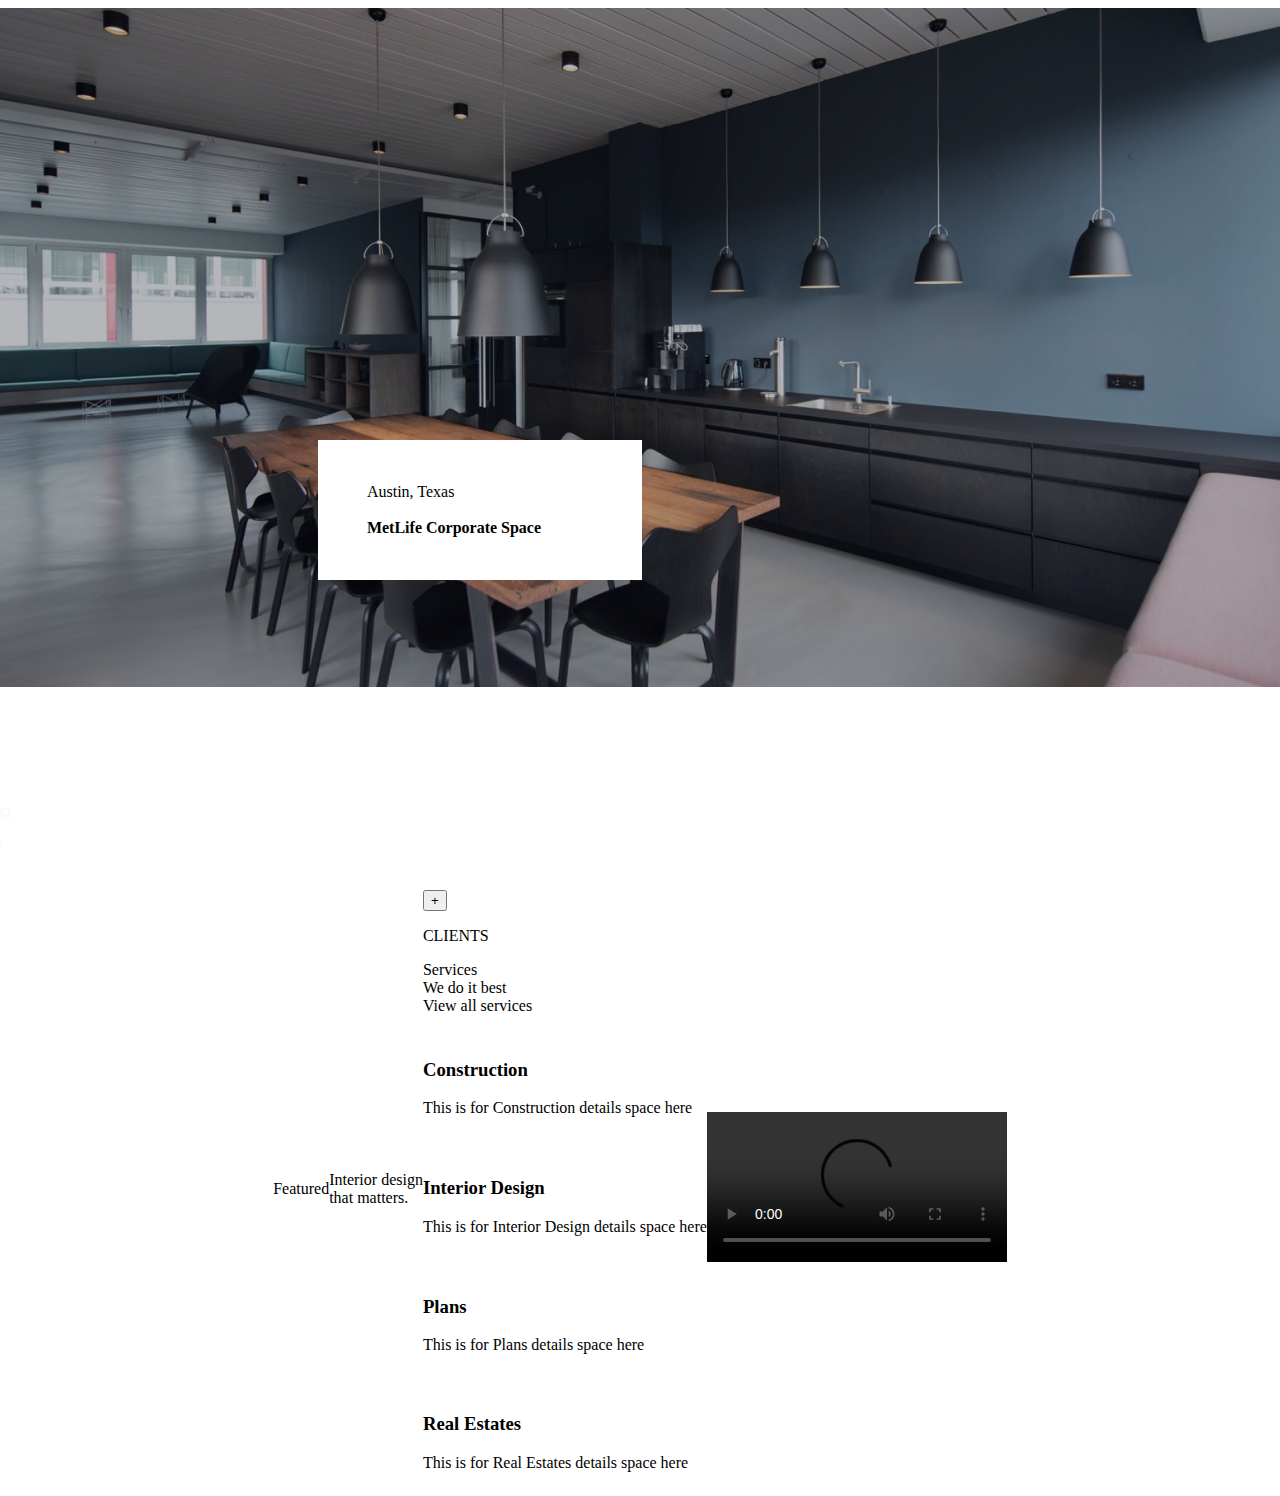
==== commit 35a90868: "responsive" ====
--- a/Design/design.html
+++ b/Design/design.html
@@ -1,27 +1,11 @@
 <!DOCTYPE html>
 <html lang="en">
-
 <head>
+    <meta charset="UTF-8">
+    <meta name="viewport" content="width=device-width, initial-scale=1">
     <title>Wood Stone</title>
     <link rel="stylesheet" type="text/css" href="design.css">
-    <meta name='viewport' content='width=device-width, initial-scale=1'>
-    <style>
-        video {
-            width: 100%;
-            height: 100%;
-           
-            display: flex;
-            flex-wrap: wrap;
-            width: 100%;
-            height: 1044.75px;
-            padding: 0px 100px;
-            justify-content: center;
-            align-items: center;
-            flex-shrink: 0;
-        }
-    </style>
 </head>
-
 <body>
     <div class="main">
         <div class="img">
@@ -40,51 +24,28 @@
                 <div class="txt">
                     <p style="color: #f8f8f8;">INSIDE INNOVATION</p>
                 </div>
-
             </div>
             <div class="arrow">
                 <img src="/assets/arrow.png">
             </div>
-            <div class="bottom-element">
-                <div
-                    style="width: 80px; height: 57px; padding: 39.94px 0px 40.14px 0px; padding-bottom: 45px; background: #82141A; flex-direction: column; justify-content: center; align-items: center; display: inline-flex;">
-                    <div
-                        style="width: 77.92px; height: 15px; transform: rotate(-90deg); transform-origin: 0 0; color: white; font-size: 11px; font-family: Open Sans; font-weight: 400; text-transform: uppercase; line-height: 20px; letter-spacing: 2px; word-wrap: break-word; margin-bottom: -6.3rem; margin-left: 3.3rem;">
-                        Featured</div>
-                </div>
+        </div>
+        <div class="bottom-element">
+            <div class="feature-label">
+                Featured
             </div>
-            <div class="Metlife">
-
-                <div
-                    style="width: 342.61px; align-self: stretch; padding-top: 2px; padding-bottom: 2px; padding-right: 122.68px; flex-direction: column; justify-content: center; align-items: flex-start; gap: 22px; display: inline-flex; margin-bottom: 3rem;">
-                    <div
-                        style="width: 141.87px; height: 15px; color: #090B19; font-size: 12px; font-family: Inter; font-weight: 400; text-transform: uppercase; line-height: 20px; letter-spacing: 4px; word-wrap: break-word">
-                        Austin, Texas</div>
-                    <div
-                        style="width: 219.93px; height: 21px; color: #090B19; font-size: 18px; font-family: Inter; font-weight: 700; line-height: 24px; word-wrap: break-word">
-                        MetLife Corporate Space</div>
-                </div>
+        </div>
+        <div class="Metlife">
+            <div class="metlife-info">
+                <div class="location">Austin, Texas</div><br/>
+                <div class="project-name"><b>MetLife Corporate Space</b></div>
             </div>
-            <div class="int">
-                <div
-                    style="flex: 1 1 0; height: 187.19px; padding-bottom: 0.01px; flex-direction: column; justify-content: center; align-items: flex-start; display: inline-flex">
-                    <div
-                        style="align-self: stretch; flex: 1 1 0; justify-content: center; align-items: center; display: inline-flex">
-                        <div
-                            style="width: 500px; height: 95px; color: white; font-size: 78px; font-family: Inter; font-weight: 600; line-height: 93.60px; word-wrap: break-word; margin-left: 10rem;">
-                            Interior design</div>
-                    </div>
-                    <div
-                        style="align-self: stretch; flex: 1 1 0; padding-right: 49.25px; justify-content: flex-start; align-items: center; display: inline-flex;margin-top: 20rem;">
-                        <div
-                            style="width: 441.56px; height: 95px; color: white; font-size: 78px; font-family: Inter; font-weight: 600; line-height: 93.60px; word-wrap: break-word; margin-top: -30rem; margin-left: 10rem;">
-                            that matters.</div>
-                    </div>
-                </div>
+        </div>
+        <div class="int">
+            <div class="intro-text">
+                <div class="intro-line1">Interior design</div>
+                <div class="intro-line2">that matters.</div>
             </div>
-
         </div>
-
         <div class="class1">
             <div class="button">
                 <button>+</button>
@@ -92,66 +53,51 @@
             <div class="clients">
                 <div class="colorclient">
                     <p>CLIENTS</p>
-                    <div style="width: 625.77px; height: 1px; background: white"></div>
+                    <div class="line"></div>
                 </div>
             </div>
-            <div
-                style="width: 89.14px; height: 20px; padding-right: 3.14px; justify-content: flex-start; align-items: flex-start; display: inline-flex;">
-                <div
-                    style="color: #090B19; font-size: 15px; font-family: Inter; font-weight: 400; text-transform: uppercase; line-height: 20px; letter-spacing: 4px; word-wrap: break-word; margin-left: 8rem; margin-top: 4rem;">
-                    Services</div>
+            <div class="service-label">
+                Services
             </div>
             <div class="wedo">
                 <div>We do it best</div>
-                <div
-                    style="width: 206px; height: 54px;  padding-right: 50px; background: #82141A; border-radius: 100px; overflow: hidden; justify-content: center; align-items: center; margin-top: -3rem; margin-left: 90rem;">
-                    <div
-                        style="width: 148px; height: 15px; text-align: center; color: white; font-size: 11px; font-family: Open Sans; font-weight: 400; text-transform: uppercase; line-height: 20px; letter-spacing: 3px; word-wrap: break-word; margin-top: 0.5rem; margin-left:3rem;">
-                        View all services</div>
+                <div class="view-services">
+                    <div>View all services</div>
                 </div>
             </div>
-            <div>
+            <div class="icons">
                 <div class="icon1">
                     <img src="/assets/pic4.png">
+                    <div class="icontext">
+                        <h3>Construction</h3>
+                        <p>This is for Construction details space here</p>
+                    </div>
                 </div>
                 <div class="icon2">
                     <img src="/assets/pic3.png">
+                    <div class="icontext">
+                        <h3>Interior Design</h3>
+                        <p>This is for Interior Design details space here</p>
+                    </div>
                 </div>
                 <div class="icon3">
                     <img src="/assets/pic2.png">
+                    <div class="icontext">
+                        <h3>Plans</h3>
+                        <p>This is for Plans details space here</p>
+                    </div>
                 </div>
                 <div class="icon4">
                     <img src="/assets/pic1.png">
-                </div>
-            </div>
-
-            <div>
-                <div class="icontext1">
-                    <h3>Construction</h3>
-                    <p>This is for Construction details space here</p>
-                </div>
-            </div>
-            <div class="icontext2">
-                <div class="icontext2">
-                    <h3>Interior Design</h3>
-                    <p>This is for Interior Design details space here</p>
-                </div>
-            </div>
-            <div class="icontext3">
-                <div class="icontext3">
-                    <h3>Plans</h3>
-                    <p>This is for Plans details space here</p>
-                </div>
-            </div>
-            <div class="icontext4">
-                <div class="icontext4">
-                    <h3>Real Estates</h3>
-                    <p>This is for Real Estates details space here</p>
+                    <div class="icontext">
+                        <h3>Real Estates</h3>
+                        <p>This is for Real Estates details space here</p>
+                    </div>
                 </div>
             </div>
         </div>
         <div class="video">
-            <video width="400" controls>
+            <video width="100%" controls>
                 <source src="mov_bbb.mp4" type="video/mp4">
                 <source src="mov_bbb.ogg" type="video/ogg">
                 Your browser does not support HTML5 video.
@@ -159,5 +105,4 @@
         </div>
     </div>
 </body>
-
-</html>+</html>
--- a/Design/design.css
+++ b/Design/design.css
@@ -1,13 +1,111 @@
+.main {
+    display: flex;
+    flex-wrap: wrap;
+    padding: 0 100px;
+    justify-content: center;
+    align-items: center;
+}
+.Metlife {
+    display: flex;
+    width: 200px;
+    height: 100px;
+    padding-top: 20px;
+    padding-bottom: 20px;
+    gap: 5px;
+    padding-left: 36px;
+    padding-right: 88px;
+    background: white;
+    justify-content: center;
+    align-items: center;
+    margin-right: 20rem;
+    margin-bottom: 20rem;
+    position: absolute;
+    bottom: 0;
+}
+
+
+@media (max-width: 768px) {
+    .main {
+        padding: 0 20px;
+    }
+    .img1 {
+        padding: 20px;
+    }
+    .navbar1 img {
+        width: 100px;
+    }
+    .nav {
+        text-align: center;
+    }
+    .Metlife {
+        display: flex;
+        width: 200px;
+        height: 96px;
+        padding-top: 40.9px;
+        padding-bottom: 5px;
+        padding-left: 36px;
+        padding-right: 88px;
+        background: white;
+        justify-content: center;
+        gap: 5px;
+        align-items: center;
+        margin-left: 1rem;
+        margin-bottom: 10rem;
+        position: absolute;
+        bottom: 0;
+    }
+    
+
+    
+
+}
+
+
+@media (max-width: 500px) {
+    @media (max-width: 500px) {
+    .main {
+        padding: 0 10px; 
+    }
+    .img1 {
+        padding: 10px; 
+    }
+    .navbar1 img {
+        width: 80px;
+    }
+    .nav {
+        text-align: center;
+        font-size: 16px; 
+    }
+    
+}
+
+}
+
+
+
+
+
+
+
+
+
+
+
+
+
+/* 
+
 .pic {
     display: flex;
-    width: 100%;
+    width: 100%;    
+    flex-wrap: wrap;
 }
 
 .img1 {
     padding: auto;
     position: relative;
     width: 100%;
-    height: 559px;
+    height: 600px;  
     flex-shrink: 0;
     display: flex;
     justify-content: center;
@@ -64,8 +162,8 @@
 }
 
 .nav {
-    /* position: absolute; */
-    /* display: inline-/flex; */
+    position: absolute;
+    display: inline-/flex;
     width: 466.02px;
     height: 74px;
     padding-left: 32.33px;
@@ -84,7 +182,7 @@
     line-height: 20px;
     letter-spacing: 3px;
 
-    /* text-transform: uppercase; */
+    text-transform: uppercase;
 }
 
 .txt {
@@ -119,8 +217,6 @@
     margin: -970px auto 0;
     margin-right: -100px;
     position: relative;
-
-
 }
 
 .arrow img {
@@ -148,11 +244,12 @@
     z-index: 1;
     margin-left: 0.5rem;
     margin-bottom: 4.2rem;
+    
 }
 
 .Metlife {
     width: 150px;
-    height: 96.5px;
+    height: 96px;
     padding-top: 40.9px;
     padding-bottom: 5px;
     padding-left: 36px;
@@ -175,7 +272,7 @@
     justify-content: center;
     align-items: center;
     display: inline-flex;
-    /* margin-top: -9.5rem; */
+    margin-top: -9.5rem;    
 }
 
 .button {
@@ -376,9 +473,11 @@
     margin-left: 49rem;
     margin-bottom: 247rem;
 }
-/* 
-.class1 {
-    margin-right: 500rem;
-    margin-top: 22rem;
-
-} */+
+@media (max-width: 500px) {
+    .int {
+        margin-bottom: 5rem;
+        display: flex;
+        flex-wrap: wrap;
+    }
+}  */